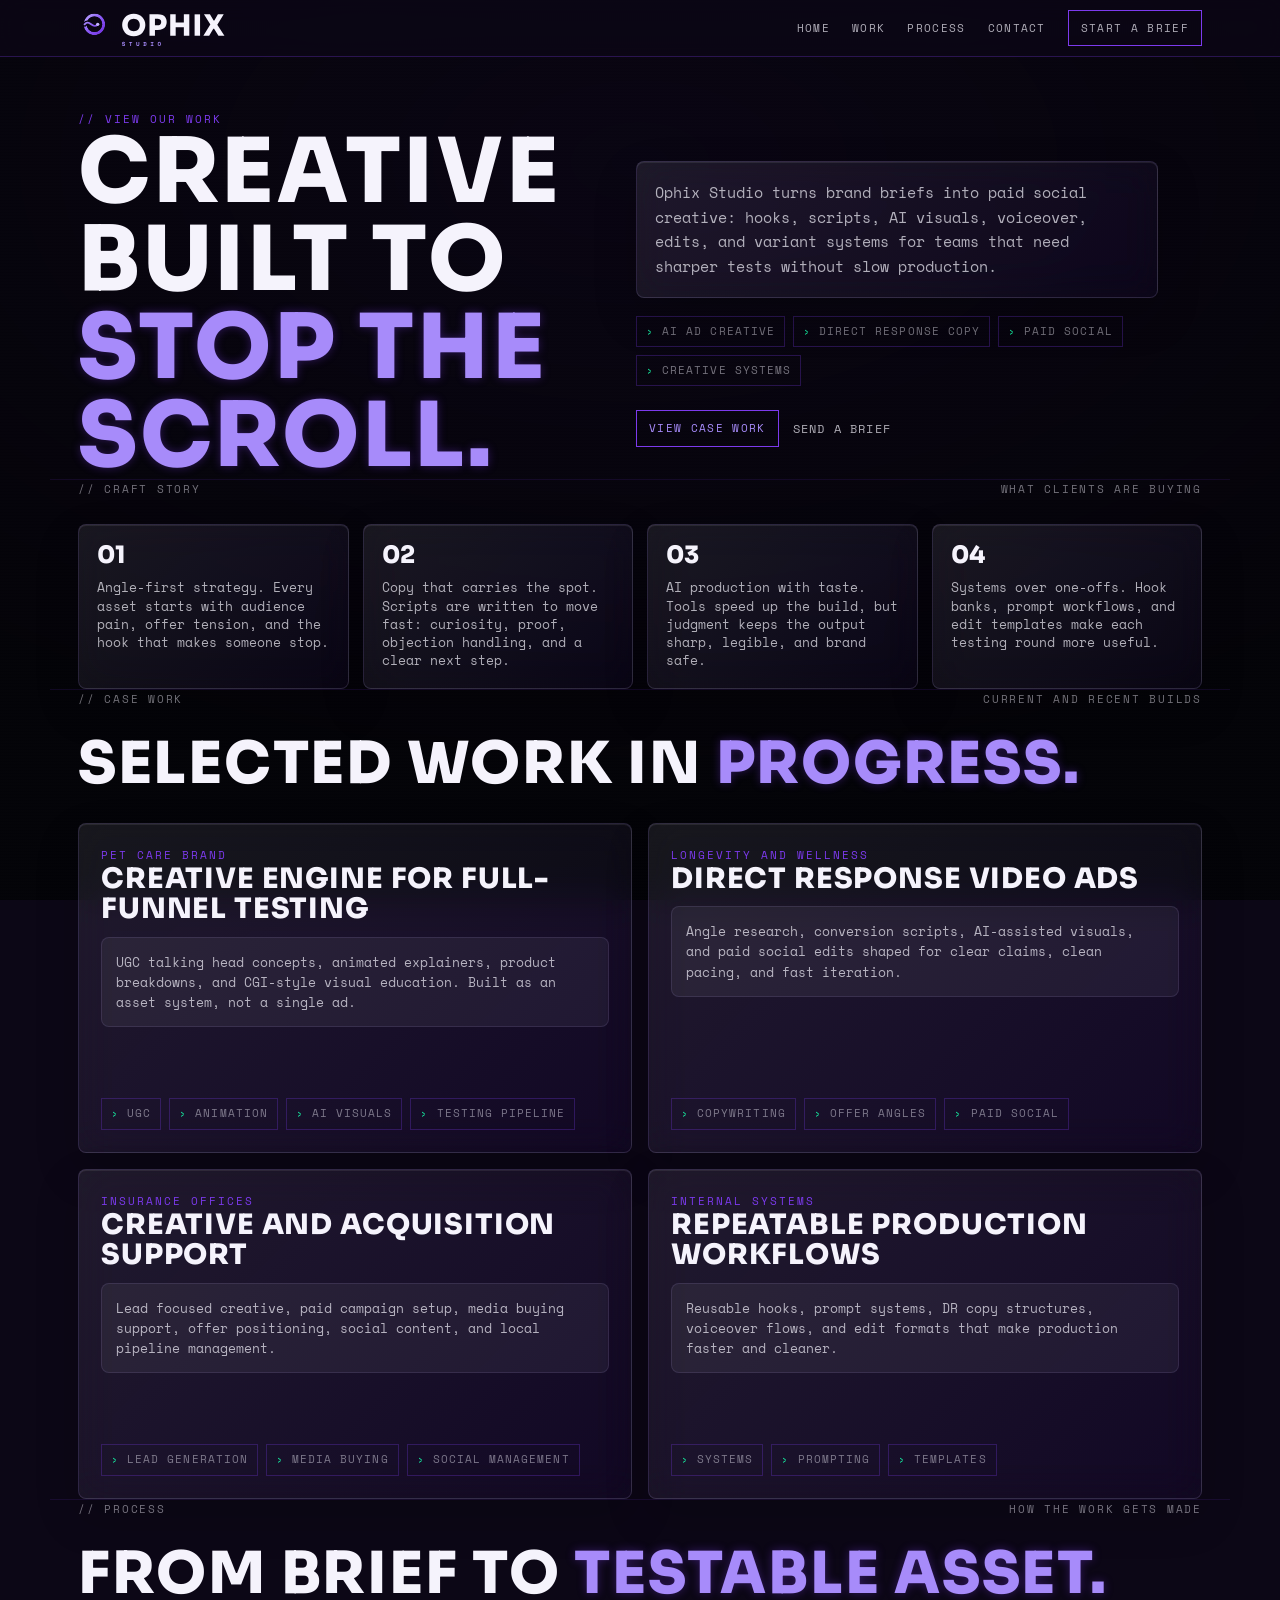
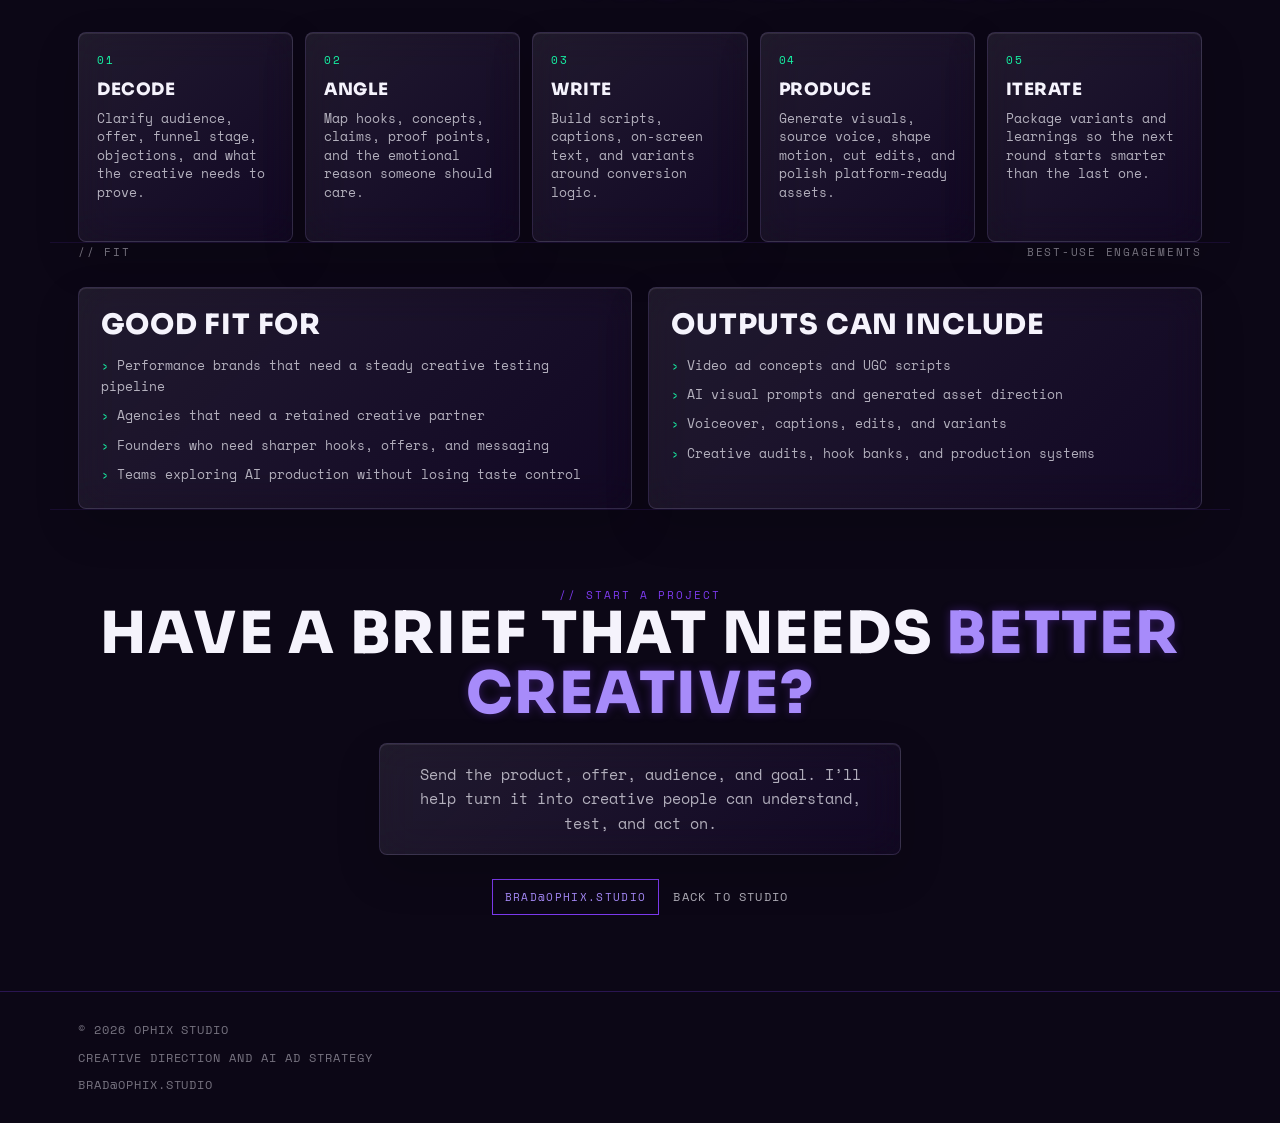
==== work.html @ 8567ae1c "Add files via upload" ====
<!DOCTYPE html>
<html lang="en">
<head>
<meta charset="UTF-8" />
<meta name="viewport" content="width=device-width, initial-scale=1.0" />
<title>View Our Work | Ophix Studio</title>
<meta name="description" content="AI-Powered Creative Strategy, UGC Ads &amp; Performance Marketing" />
<meta name="robots" content="index, follow, max-image-preview:large" />
<meta name="author" content="Ophix Studio" />
<meta name="theme-color" content="#0C0716" />
<link rel="canonical" href="https://ophix.studio/work.html" />

<meta property="og:title" content="View Our Work | Ophix Studio" />
<meta property="og:description" content="AI-Powered Creative Strategy, UGC Ads &amp; Performance Marketing" />
<meta property="og:image" content="https://ophix.studio/og-image.jpg" />
<meta property="og:image:secure_url" content="https://ophix.studio/og-image.jpg" />
<meta property="og:image:type" content="image/jpeg" />
<meta property="og:image:width" content="1200" />
<meta property="og:image:height" content="630" />
<meta property="og:image:alt" content="Ophix Studio - AI-Powered Creative Strategy, UGC Ads &amp; Performance Marketing" />
<meta property="og:url" content="https://ophix.studio/work.html" />
<meta property="og:type" content="website" />
<meta property="og:site_name" content="Ophix Studio" />
<meta property="og:locale" content="en_US" />

<meta name="twitter:card" content="summary_large_image" />
<meta name="twitter:title" content="View Our Work | Ophix Studio" />
<meta name="twitter:description" content="AI-Powered Creative Strategy, UGC Ads &amp; Performance Marketing" />
<meta name="twitter:image" content="https://ophix.studio/og-image.jpg" />
<meta name="twitter:image:alt" content="Ophix Studio - AI-Powered Creative Strategy, UGC Ads &amp; Performance Marketing" />

<link rel="icon" type="image/png" href="https://ophix.studio/favicon.png" />
<link rel="apple-touch-icon" href="https://ophix.studio/favicon.png" />
<style>
  @font-face{font-family:"Sora";src:url("brand/fonts/Sora-800.ttf") format("truetype");font-weight:800;font-style:normal;font-display:swap}
  @font-face{font-family:"Space Mono";src:url("brand/fonts/SpaceMono-Regular.ttf") format("truetype");font-weight:400;font-style:normal;font-display:swap}
  @font-face{font-family:"Space Mono";src:url("brand/fonts/SpaceMono-Bold.ttf") format("truetype");font-weight:700;font-style:normal;font-display:swap}
  :root{
    --bg:#0C0716;--panel:rgba(21,12,40,.70);--line:rgba(124,58,237,.28);
    --line-soft:rgba(124,58,237,.12);--violet:#7C3AED;--light:#A78BFA;
    --green:#16F2A4;--text:#F5F3FC;--dim:rgba(245,243,252,.70);
    --faint:rgba(245,243,252,.46);--maxw:1180px;
  }
  *{box-sizing:border-box;margin:0;padding:0}
  html{scroll-behavior:smooth;background:var(--bg);overflow-x:hidden}
  body{background:transparent;color:var(--text);font-family:"Space Mono",ui-monospace,monospace;font-size:15px;line-height:1.65;overflow-x:hidden}
  a{color:inherit;text-decoration:none}
  img{max-width:100%;display:block}
  #matrix{position:fixed;inset:0;z-index:-3;display:block}
  .overlay{position:fixed;inset:0;z-index:-2;pointer-events:none;background:radial-gradient(110% 90% at 50% 18%, rgba(12,7,22,.30), rgba(4,4,7,.82) 76%)}
  .scan{position:fixed;inset:0;z-index:-2;pointer-events:none;opacity:.45;background:repeating-linear-gradient(to bottom, transparent 0, transparent 2px, rgba(0,0,0,.18) 3px)}
  .wrap{max-width:var(--maxw);margin:0 auto;padding:0 28px}
  header{position:fixed;top:0;left:0;right:0;z-index:60;background:rgba(12,7,22,.78);backdrop-filter:blur(12px);border-bottom:1px solid var(--line)}
  nav{display:flex;align-items:center;justify-content:space-between;max-width:var(--maxw);margin:0 auto;padding:8px 28px}
  .brand{display:flex;align-items:center;width:148px;min-width:148px}
  .brand-logo{width:148px;height:auto}
  .navlinks{display:flex;gap:22px;align-items:center}
  .navlinks a{font-size:11px;letter-spacing:.12em;text-transform:uppercase;color:var(--dim)}
  .navlinks a:hover{color:var(--text)}
  .btn{font-family:"Space Mono",monospace;border:1px solid var(--violet);color:var(--light);background:transparent;padding:8px 12px;font-size:11px;letter-spacing:.12em;text-transform:uppercase;cursor:pointer}
  .btn:hover{background:var(--violet);color:#0C0716}
  section{position:relative;padding:70px 0;border-top:1px solid var(--line-soft)}
  .hero{padding-top:110px;border-top:0}
  .hero-grid{display:grid;grid-template-columns:minmax(0,.95fr) minmax(380px,1.05fr);gap:46px;align-items:center}
  .kicker{font-size:11px;letter-spacing:.18em;text-transform:uppercase;color:var(--violet)}
  h1,h2,h3{font-family:"Sora",sans-serif;font-weight:800;text-transform:uppercase;letter-spacing:.03em;color:var(--text)}
  h1{font-size:clamp(42px,7vw,92px);line-height:.98}
  h2{font-size:clamp(30px,4.8vw,58px);line-height:1.04}
  h3{font-size:clamp(20px,2.2vw,30px);line-height:1.08}
  .vi{color:var(--light);text-shadow:0 0 10px rgba(124,58,237,.34)}
  .glass,.case,.step,.proof,.metric{
    background:linear-gradient(135deg, rgba(245,243,252,.085), rgba(124,58,237,.045));
    border:1px solid rgba(196,181,253,.16);border-radius:8px;
    box-shadow:inset 0 1px 0 rgba(255,255,255,.08),0 18px 44px rgba(0,0,0,.18);
    backdrop-filter:blur(18px) saturate(145%);
  }
  .lead{padding:18px;margin-top:18px;color:var(--dim);max-width:58ch}
  .tags,.meta{display:flex;flex-wrap:wrap;gap:8px;margin-top:18px}
  .tag,.meta span{font-size:10.5px;letter-spacing:.1em;text-transform:uppercase;color:var(--faint);border:1px solid var(--line);padding:6px 9px}
  .tag::before,.meta span::before{content:"› ";color:var(--green)}
  .hero-actions{display:flex;gap:14px;flex-wrap:wrap;margin-top:24px;align-items:center}
  .text-link{font-size:12px;letter-spacing:.1em;text-transform:uppercase;color:var(--dim)}
  .text-link:hover{color:var(--green)}
  .section-head{display:flex;justify-content:space-between;gap:16px;align-items:end;margin-bottom:26px;color:var(--faint);font-size:11px;letter-spacing:.16em;text-transform:uppercase}
  .story-grid{display:grid;grid-template-columns:repeat(4,1fr);gap:14px}
  .metric{padding:18px;min-height:156px}
  .metric strong{display:block;font-family:"Sora",sans-serif;font-weight:800;text-transform:uppercase;font-size:24px;color:var(--text);line-height:1}
  .metric span{display:block;margin-top:12px;color:var(--dim);font-size:12.5px;line-height:1.45}
  .case-grid{display:grid;grid-template-columns:repeat(2,minmax(0,1fr));grid-auto-rows:1fr;gap:16px}
  .case{padding:22px;display:flex;flex-direction:column;min-height:330px}
  .case p{padding:14px;margin-top:12px;color:var(--dim);font-size:13px;line-height:1.56;background:rgba(245,243,252,.055);border:1px solid rgba(196,181,253,.12);border-radius:8px}
  .case .meta{margin-top:auto;padding-top:16px}
  .steps{display:grid;grid-template-columns:repeat(5,1fr);gap:12px}
  .step{padding:18px;min-height:210px}
  .step .num{font-size:11px;color:var(--green);letter-spacing:.16em;text-transform:uppercase}
  .step h3{font-size:17px;margin-top:12px}
  .step p{font-size:12.5px;color:var(--dim);line-height:1.48;margin-top:10px}
  .proof-grid{display:grid;grid-template-columns:1fr 1fr;gap:16px}
  .proof{padding:22px}
  .proof ul{list-style:none;margin-top:14px;display:grid;gap:8px}
  .proof li{font-size:13px;color:var(--dim)}
  .proof li::before{content:"› ";color:var(--green)}
  .cta{text-align:center;padding:76px 0}
  .cta .lead{margin:18px auto 0}
  footer{border-top:1px solid var(--line);padding:28px 0}
  .foot{display:flex;flex-direction:column;gap:8px;align-items:flex-start;font-size:12px;letter-spacing:.08em;text-transform:uppercase;color:var(--faint)}
  @media(max-width:880px){
    nav{padding:8px 18px}.brand,.brand-logo{width:124px;min-width:124px}.navlinks{gap:12px}.navlinks a:nth-child(n+3){display:none}
    .hero{padding-top:86px}.hero-grid{grid-template-columns:1fr;gap:24px}
    .story-grid,.case-grid,.steps,.proof-grid{display:flex;gap:12px;margin-left:-28px;margin-right:-28px;padding:2px 28px 18px;overflow-x:auto;scroll-snap-type:x mandatory;scroll-padding:28px;scrollbar-width:none}
    .story-grid::-webkit-scrollbar,.case-grid::-webkit-scrollbar,.steps::-webkit-scrollbar,.proof-grid::-webkit-scrollbar{display:none}
    .story-grid>*,.case-grid>*,.steps>*,.proof-grid>*{flex:0 0 min(82vw,330px);scroll-snap-align:start}
    .case{min-height:380px}.step{min-height:230px}
    section{padding:54px 0}.section-head{align-items:flex-start;flex-direction:column}
  }
</style>
</head>
<body>
<canvas id="matrix"></canvas>
<div class="overlay"></div>
<div class="scan"></div>
<header>
  <nav>
    <a class="brand" href="index.html"><img class="brand-logo" src="brand/svg/ophix-logo-horizontal.svg" alt="OPHIX Studio" /></a>
    <div class="navlinks">
      <a href="index.html">Home</a>
      <a href="#work">Work</a>
      <a href="#process">Process</a>
      <a href="#contact">Contact</a>
      <a class="btn" href="mailto:brad@ophix.studio">Start a brief</a>
    </div>
  </nav>
</header>

<main>
  <section class="hero wrap">
    <div class="hero-grid">
      <div>
        <div class="kicker">// View our work</div>
        <h1>Creative built to <span class="vi">stop the scroll.</span></h1>
      </div>
      <div>
        <p class="lead glass">
          Ophix Studio turns brand briefs into paid social creative: hooks, scripts, AI visuals,
          voiceover, edits, and variant systems for teams that need sharper tests without slow production.
        </p>
        <div class="tags">
          <span class="tag">AI ad creative</span><span class="tag">Direct response copy</span>
          <span class="tag">Paid social</span><span class="tag">Creative systems</span>
        </div>
        <div class="hero-actions">
          <a class="btn" href="#work">View case work</a>
          <a class="text-link" href="mailto:brad@ophix.studio">Send a brief</a>
        </div>
      </div>
    </div>
  </section>

  <section class="wrap">
    <div class="section-head"><span>// Craft story</span><span>What clients are buying</span></div>
    <div class="story-grid">
      <div class="metric"><strong>01</strong><span>Angle-first strategy. Every asset starts with audience pain, offer tension, and the hook that makes someone stop.</span></div>
      <div class="metric"><strong>02</strong><span>Copy that carries the spot. Scripts are written to move fast: curiosity, proof, objection handling, and a clear next step.</span></div>
      <div class="metric"><strong>03</strong><span>AI production with taste. Tools speed up the build, but judgment keeps the output sharp, legible, and brand safe.</span></div>
      <div class="metric"><strong>04</strong><span>Systems over one-offs. Hook banks, prompt workflows, and edit templates make each testing round more useful.</span></div>
    </div>
  </section>

  <section class="wrap" id="work">
    <div class="section-head"><span>// Case work</span><span>Current and recent builds</span></div>
    <h2>Selected work in <span class="vi">progress.</span></h2>
    <div class="case-grid" style="margin-top:28px">
      <article class="case">
        <div class="kicker">Pet care brand</div>
        <h3>Creative engine for full-funnel testing</h3>
        <p>UGC talking head concepts, animated explainers, product breakdowns, and CGI-style visual education. Built as an asset system, not a single ad.</p>
        <div class="meta"><span>UGC</span><span>Animation</span><span>AI visuals</span><span>Testing pipeline</span></div>
      </article>
      <article class="case">
        <div class="kicker">Longevity and wellness</div>
        <h3>Direct response video ads</h3>
        <p>Angle research, conversion scripts, AI-assisted visuals, and paid social edits shaped for clear claims, clean pacing, and fast iteration.</p>
        <div class="meta"><span>Copywriting</span><span>Offer angles</span><span>Paid social</span></div>
      </article>
      <article class="case">
        <div class="kicker">Insurance offices</div>
        <h3>Creative and acquisition support</h3>
        <p>Lead focused creative, paid campaign setup, media buying support, offer positioning, social content, and local pipeline management.</p>
        <div class="meta"><span>Lead generation</span><span>Media buying</span><span>Social management</span></div>
      </article>
      <article class="case">
        <div class="kicker">Internal systems</div>
        <h3>Repeatable production workflows</h3>
        <p>Reusable hooks, prompt systems, DR copy structures, voiceover flows, and edit formats that make production faster and cleaner.</p>
        <div class="meta"><span>Systems</span><span>Prompting</span><span>Templates</span></div>
      </article>
    </div>
  </section>

  <section class="wrap" id="process">
    <div class="section-head"><span>// Process</span><span>How the work gets made</span></div>
    <h2>From brief to <span class="vi">testable asset.</span></h2>
    <div class="steps" style="margin-top:28px">
      <div class="step"><div class="num">01</div><h3>Decode</h3><p>Clarify audience, offer, funnel stage, objections, and what the creative needs to prove.</p></div>
      <div class="step"><div class="num">02</div><h3>Angle</h3><p>Map hooks, concepts, claims, proof points, and the emotional reason someone should care.</p></div>
      <div class="step"><div class="num">03</div><h3>Write</h3><p>Build scripts, captions, on-screen text, and variants around conversion logic.</p></div>
      <div class="step"><div class="num">04</div><h3>Produce</h3><p>Generate visuals, source voice, shape motion, cut edits, and polish platform-ready assets.</p></div>
      <div class="step"><div class="num">05</div><h3>Iterate</h3><p>Package variants and learnings so the next round starts smarter than the last one.</p></div>
    </div>
  </section>

  <section class="wrap">
    <div class="section-head"><span>// Fit</span><span>Best-use engagements</span></div>
    <div class="proof-grid">
      <div class="proof">
        <h3>Good fit for</h3>
        <ul>
          <li>Performance brands that need a steady creative testing pipeline</li>
          <li>Agencies that need a retained creative partner</li>
          <li>Founders who need sharper hooks, offers, and messaging</li>
          <li>Teams exploring AI production without losing taste control</li>
        </ul>
      </div>
      <div class="proof">
        <h3>Outputs can include</h3>
        <ul>
          <li>Video ad concepts and UGC scripts</li>
          <li>AI visual prompts and generated asset direction</li>
          <li>Voiceover, captions, edits, and variants</li>
          <li>Creative audits, hook banks, and production systems</li>
        </ul>
      </div>
    </div>
  </section>

  <section class="cta wrap" id="contact">
    <div class="kicker">// Start a project</div>
    <h2>Have a brief that needs <span class="vi">better creative?</span></h2>
    <p class="lead glass">Send the product, offer, audience, and goal. I’ll help turn it into creative people can understand, test, and act on.</p>
    <div class="hero-actions" style="justify-content:center">
      <a class="btn" href="mailto:brad@ophix.studio">brad@ophix.studio</a>
      <a class="text-link" href="index.html">Back to studio</a>
    </div>
  </section>
</main>

<footer>
  <div class="wrap foot">
    <span>© <span id="yr"></span> Ophix Studio</span>
    <span>Creative direction and AI ad strategy</span>
    <a href="mailto:brad@ophix.studio">brad@ophix.studio</a>
  </div>
</footer>

<script>
  document.getElementById('yr').textContent = new Date().getFullYear();
  (function(){
    const cvs=document.getElementById('matrix'),ctx=cvs.getContext('2d');
    let cols,drops,fs=16;
    const glyphs='アイウエオカキクケコサシスセソタチツテトナニヌネノ0123456789ABCDEF#%@*+=<>{}/01OPHIXSTUDIO'.split('');
    const colors=['#16F2A4','#0FC77E','#A78BFA','#7C3AED','#4AE7B0'];
    function resize(){cvs.width=innerWidth;cvs.height=innerHeight;fs=innerWidth<700?13:16;cols=Math.ceil(cvs.width/fs);drops=Array.from({length:cols},()=>Math.random()*-60)}
    resize();addEventListener('resize',resize);
    let last=0;
    function draw(t){requestAnimationFrame(draw);if(t-last<1000/26)return;last=t;ctx.fillStyle='rgba(4,4,7,.105)';ctx.fillRect(0,0,cvs.width,cvs.height);ctx.font=fs+'px "Space Mono", monospace';for(let i=0;i<cols;i++){const ch=glyphs[(Math.random()*glyphs.length)|0],x=i*fs,y=drops[i]*fs;if(Math.random()>.968){ctx.fillStyle='#F5F3FC';ctx.shadowColor=Math.random()>.5?'#16F2A4':'#7C3AED';ctx.shadowBlur=9}else{ctx.fillStyle=colors[(Math.random()*colors.length)|0];ctx.globalAlpha=Math.random()>.58?.8:.42;ctx.shadowBlur=0}ctx.fillText(ch,x,y);ctx.globalAlpha=1;if(y>cvs.height&&Math.random()>.975)drops[i]=0;drops[i]++}ctx.shadowBlur=0}
    requestAnimationFrame(draw);
  })();
</script>
</body>
</html>
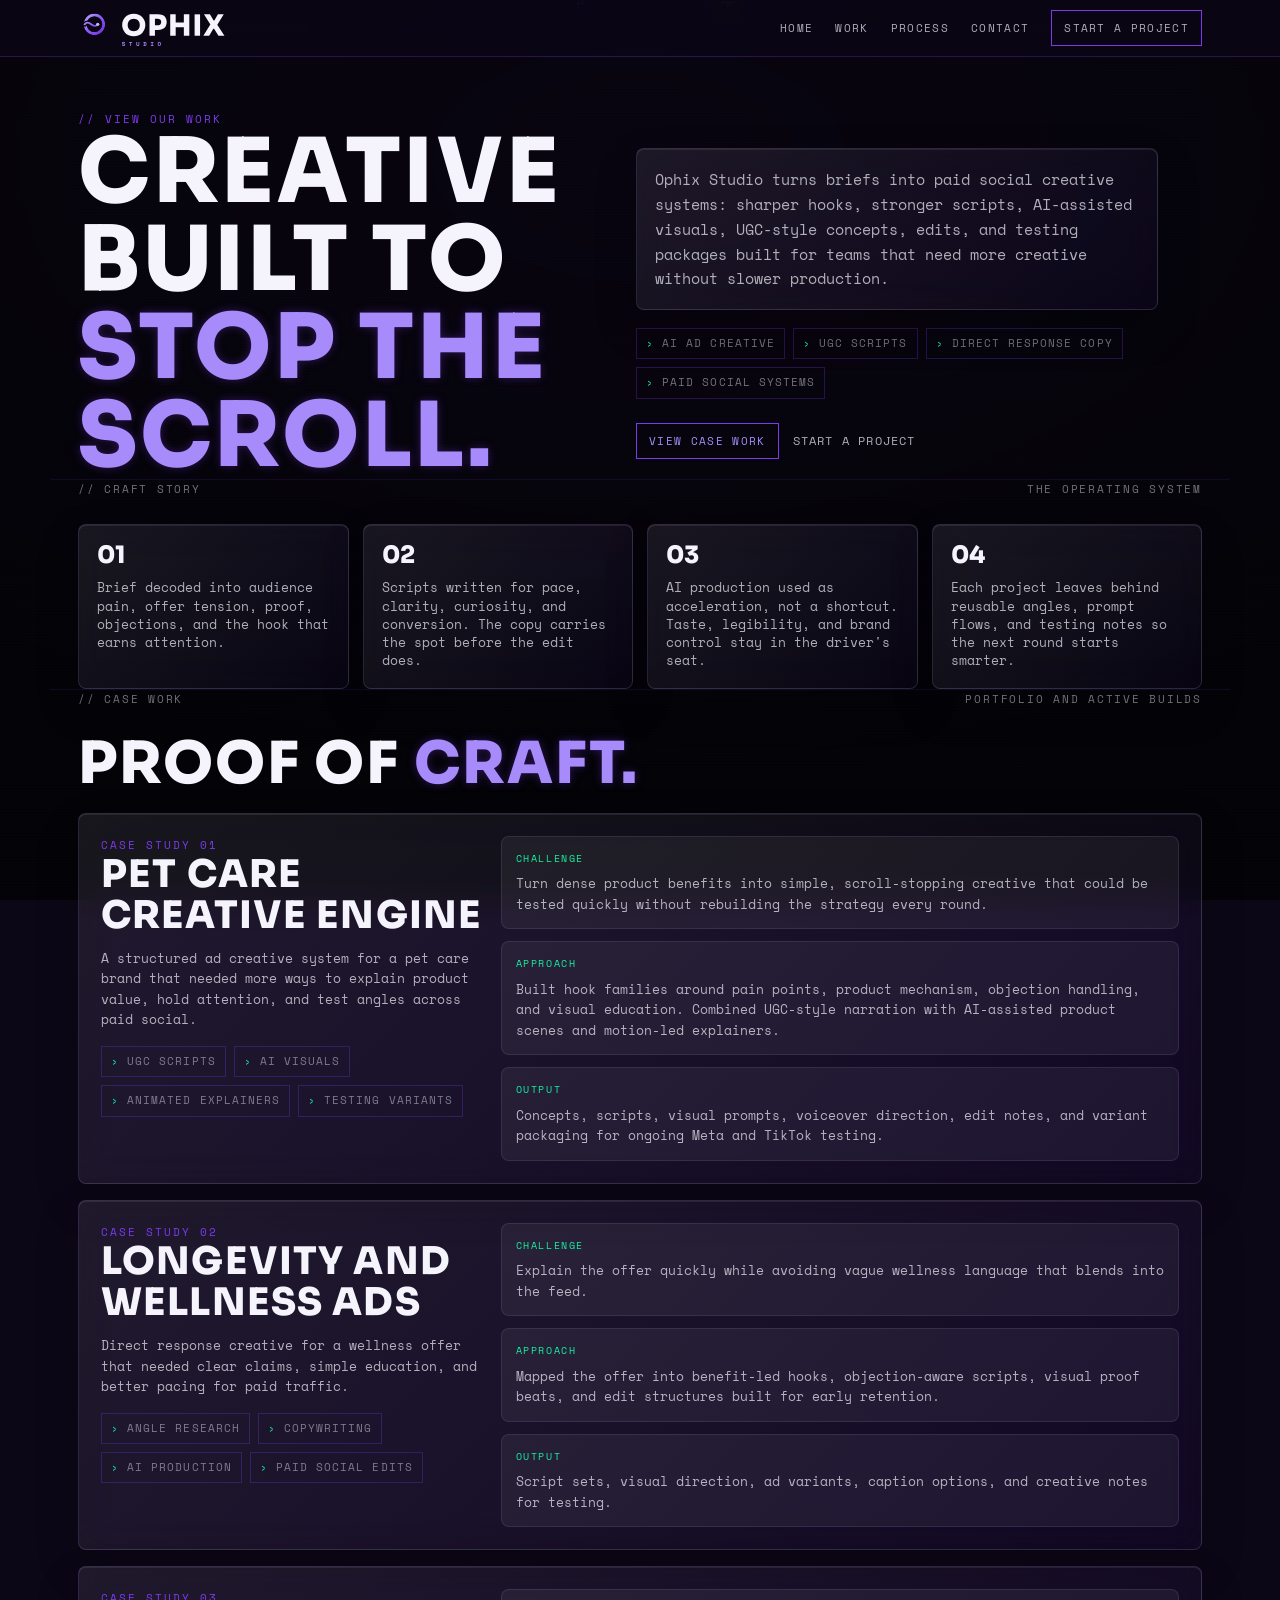
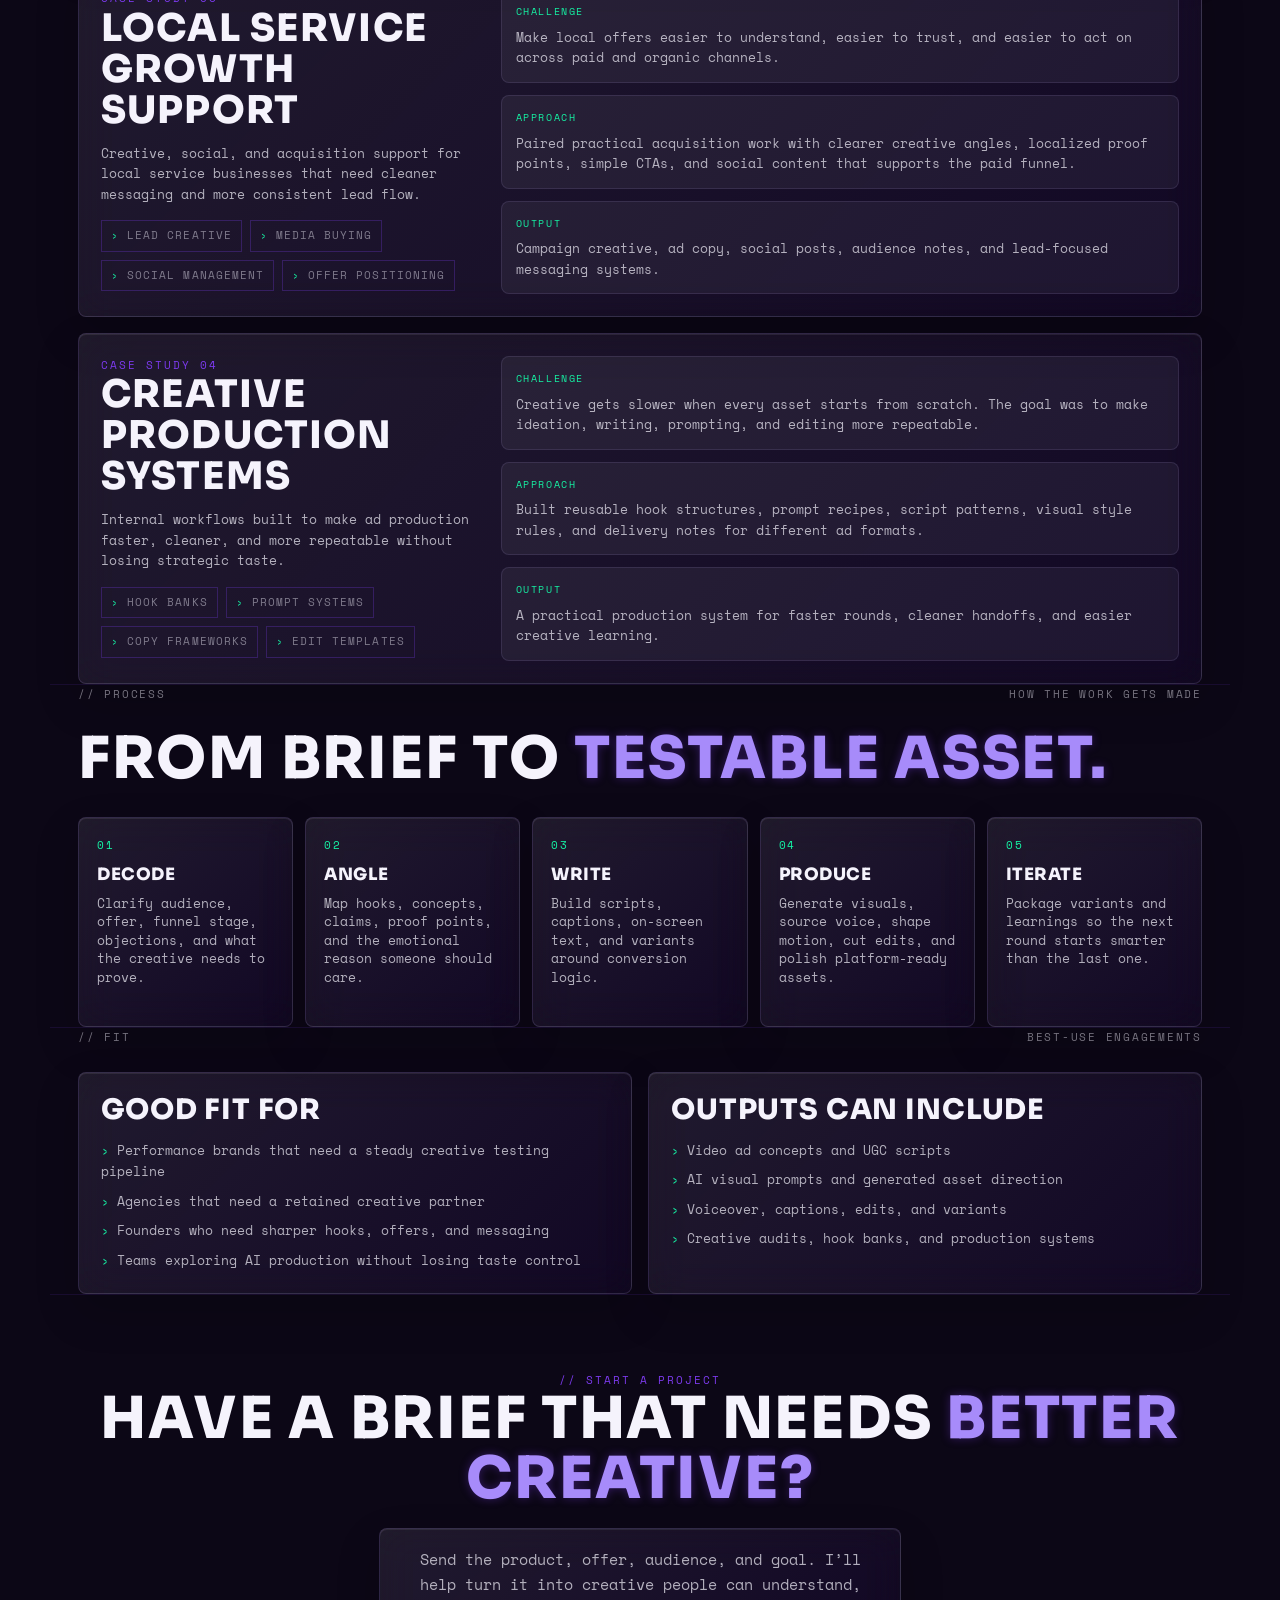
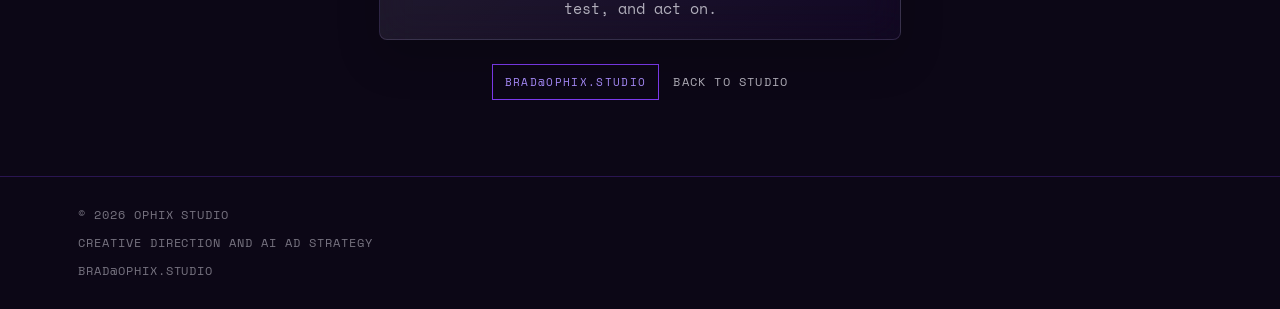
==== commit 7beeb3a4: "Add files via upload" ====
--- a/work.html
+++ b/work.html
@@ -8,17 +8,17 @@
 <meta name="robots" content="index, follow, max-image-preview:large" />
 <meta name="author" content="Ophix Studio" />
 <meta name="theme-color" content="#0C0716" />
-<link rel="canonical" href="https://ophix.studio/work.html" />
+<link rel="canonical" href="https://www.ophix.studio/work.html" />
 
 <meta property="og:title" content="View Our Work | Ophix Studio" />
 <meta property="og:description" content="AI-Powered Creative Strategy, UGC Ads &amp; Performance Marketing" />
-<meta property="og:image" content="https://ophix.studio/og-image.jpg" />
-<meta property="og:image:secure_url" content="https://ophix.studio/og-image.jpg" />
+<meta property="og:image" content="https://www.ophix.studio/og-image.jpg" />
+<meta property="og:image:secure_url" content="https://www.ophix.studio/og-image.jpg" />
 <meta property="og:image:type" content="image/jpeg" />
 <meta property="og:image:width" content="1200" />
 <meta property="og:image:height" content="630" />
 <meta property="og:image:alt" content="Ophix Studio - AI-Powered Creative Strategy, UGC Ads &amp; Performance Marketing" />
-<meta property="og:url" content="https://ophix.studio/work.html" />
+<meta property="og:url" content="https://www.ophix.studio/work.html" />
 <meta property="og:type" content="website" />
 <meta property="og:site_name" content="Ophix Studio" />
 <meta property="og:locale" content="en_US" />
@@ -26,11 +26,13 @@
 <meta name="twitter:card" content="summary_large_image" />
 <meta name="twitter:title" content="View Our Work | Ophix Studio" />
 <meta name="twitter:description" content="AI-Powered Creative Strategy, UGC Ads &amp; Performance Marketing" />
-<meta name="twitter:image" content="https://ophix.studio/og-image.jpg" />
+<meta name="twitter:image" content="https://www.ophix.studio/og-image.jpg" />
 <meta name="twitter:image:alt" content="Ophix Studio - AI-Powered Creative Strategy, UGC Ads &amp; Performance Marketing" />
 
-<link rel="icon" type="image/png" href="https://ophix.studio/favicon.png" />
-<link rel="apple-touch-icon" href="https://ophix.studio/favicon.png" />
+<link rel="icon" type="image/png" sizes="180x180" href="https://www.ophix.studio/favicon.png" />
+<link rel="icon" type="image/x-icon" href="https://www.ophix.studio/favicon.ico" />
+<link rel="shortcut icon" href="https://www.ophix.studio/favicon.ico" />
+<link rel="apple-touch-icon" sizes="180x180" href="https://www.ophix.studio/favicon.png" />
 <style>
   @font-face{font-family:"Sora";src:url("brand/fonts/Sora-800.ttf") format("truetype");font-weight:800;font-style:normal;font-display:swap}
   @font-face{font-family:"Space Mono";src:url("brand/fonts/SpaceMono-Regular.ttf") format("truetype");font-weight:400;font-style:normal;font-display:swap}
@@ -86,6 +88,17 @@
   .metric{padding:18px;min-height:156px}
   .metric strong{display:block;font-family:"Sora",sans-serif;font-weight:800;text-transform:uppercase;font-size:24px;color:var(--text);line-height:1}
   .metric span{display:block;margin-top:12px;color:var(--dim);font-size:12.5px;line-height:1.45}
+  .case-study{display:grid;grid-template-columns:minmax(260px,.72fr) minmax(0,1.28fr);gap:18px;padding:22px;margin-top:18px}
+  .case-study + .case-study{margin-top:16px}
+  .case-study h3{font-size:clamp(24px,3vw,38px)}
+  .case-study p{color:var(--dim);font-size:13px;line-height:1.58;margin-top:12px}
+  .case-brief{display:grid;gap:12px}
+  .brief-block{padding:14px;background:rgba(245,243,252,.055);border:1px solid rgba(196,181,253,.12);border-radius:8px}
+  .brief-block span{display:block;font-size:10px;letter-spacing:.16em;text-transform:uppercase;color:var(--green);margin-bottom:6px}
+  .brief-block p{margin:0}
+  .deliverables{display:flex;flex-wrap:wrap;gap:8px;margin-top:16px}
+  .deliverables span{font-size:10.5px;letter-spacing:.1em;text-transform:uppercase;color:var(--faint);border:1px solid var(--line);padding:6px 9px}
+  .deliverables span::before{content:"› ";color:var(--green)}
   .case-grid{display:grid;grid-template-columns:repeat(2,minmax(0,1fr));grid-auto-rows:1fr;gap:16px}
   .case{padding:22px;display:flex;flex-direction:column;min-height:330px}
   .case p{padding:14px;margin-top:12px;color:var(--dim);font-size:13px;line-height:1.56;background:rgba(245,243,252,.055);border:1px solid rgba(196,181,253,.12);border-radius:8px}
@@ -107,6 +120,7 @@
   @media(max-width:880px){
     nav{padding:8px 18px}.brand,.brand-logo{width:124px;min-width:124px}.navlinks{gap:12px}.navlinks a:nth-child(n+3){display:none}
     .hero{padding-top:86px}.hero-grid{grid-template-columns:1fr;gap:24px}
+    .case-study{grid-template-columns:1fr;padding:18px}
     .story-grid,.case-grid,.steps,.proof-grid{display:flex;gap:12px;margin-left:-28px;margin-right:-28px;padding:2px 28px 18px;overflow-x:auto;scroll-snap-type:x mandatory;scroll-padding:28px;scrollbar-width:none}
     .story-grid::-webkit-scrollbar,.case-grid::-webkit-scrollbar,.steps::-webkit-scrollbar,.proof-grid::-webkit-scrollbar{display:none}
     .story-grid>*,.case-grid>*,.steps>*,.proof-grid>*{flex:0 0 min(82vw,330px);scroll-snap-align:start}
@@ -127,7 +141,7 @@
       <a href="#work">Work</a>
       <a href="#process">Process</a>
       <a href="#contact">Contact</a>
-      <a class="btn" href="mailto:brad@ophix.studio">Start a brief</a>
+      <a class="btn" href="mailto:brad@ophix.studio">Start a Project</a>
     </div>
   </nav>
 </header>
@@ -141,60 +155,90 @@
       </div>
       <div>
         <p class="lead glass">
-          Ophix Studio turns brand briefs into paid social creative: hooks, scripts, AI visuals,
-          voiceover, edits, and variant systems for teams that need sharper tests without slow production.
+          Ophix Studio turns briefs into paid social creative systems: sharper hooks, stronger scripts,
+          AI-assisted visuals, UGC-style concepts, edits, and testing packages built for teams that need more creative without slower production.
         </p>
         <div class="tags">
-          <span class="tag">AI ad creative</span><span class="tag">Direct response copy</span>
-          <span class="tag">Paid social</span><span class="tag">Creative systems</span>
+          <span class="tag">AI ad creative</span><span class="tag">UGC scripts</span>
+          <span class="tag">Direct response copy</span><span class="tag">Paid social systems</span>
         </div>
         <div class="hero-actions">
           <a class="btn" href="#work">View case work</a>
-          <a class="text-link" href="mailto:brad@ophix.studio">Send a brief</a>
+          <a class="text-link" href="mailto:brad@ophix.studio">Start a project</a>
         </div>
       </div>
     </div>
   </section>
 
   <section class="wrap">
-    <div class="section-head"><span>// Craft story</span><span>What clients are buying</span></div>
+    <div class="section-head"><span>// Craft story</span><span>The operating system</span></div>
     <div class="story-grid">
-      <div class="metric"><strong>01</strong><span>Angle-first strategy. Every asset starts with audience pain, offer tension, and the hook that makes someone stop.</span></div>
-      <div class="metric"><strong>02</strong><span>Copy that carries the spot. Scripts are written to move fast: curiosity, proof, objection handling, and a clear next step.</span></div>
-      <div class="metric"><strong>03</strong><span>AI production with taste. Tools speed up the build, but judgment keeps the output sharp, legible, and brand safe.</span></div>
-      <div class="metric"><strong>04</strong><span>Systems over one-offs. Hook banks, prompt workflows, and edit templates make each testing round more useful.</span></div>
+      <div class="metric"><strong>01</strong><span>Brief decoded into audience pain, offer tension, proof, objections, and the hook that earns attention.</span></div>
+      <div class="metric"><strong>02</strong><span>Scripts written for pace, clarity, curiosity, and conversion. The copy carries the spot before the edit does.</span></div>
+      <div class="metric"><strong>03</strong><span>AI production used as acceleration, not a shortcut. Taste, legibility, and brand control stay in the driver's seat.</span></div>
+      <div class="metric"><strong>04</strong><span>Each project leaves behind reusable angles, prompt flows, and testing notes so the next round starts smarter.</span></div>
     </div>
   </section>
 
   <section class="wrap" id="work">
-    <div class="section-head"><span>// Case work</span><span>Current and recent builds</span></div>
-    <h2>Selected work in <span class="vi">progress.</span></h2>
-    <div class="case-grid" style="margin-top:28px">
-      <article class="case">
-        <div class="kicker">Pet care brand</div>
-        <h3>Creative engine for full-funnel testing</h3>
-        <p>UGC talking head concepts, animated explainers, product breakdowns, and CGI-style visual education. Built as an asset system, not a single ad.</p>
-        <div class="meta"><span>UGC</span><span>Animation</span><span>AI visuals</span><span>Testing pipeline</span></div>
-      </article>
-      <article class="case">
-        <div class="kicker">Longevity and wellness</div>
-        <h3>Direct response video ads</h3>
-        <p>Angle research, conversion scripts, AI-assisted visuals, and paid social edits shaped for clear claims, clean pacing, and fast iteration.</p>
-        <div class="meta"><span>Copywriting</span><span>Offer angles</span><span>Paid social</span></div>
-      </article>
-      <article class="case">
-        <div class="kicker">Insurance offices</div>
-        <h3>Creative and acquisition support</h3>
-        <p>Lead focused creative, paid campaign setup, media buying support, offer positioning, social content, and local pipeline management.</p>
-        <div class="meta"><span>Lead generation</span><span>Media buying</span><span>Social management</span></div>
-      </article>
-      <article class="case">
-        <div class="kicker">Internal systems</div>
-        <h3>Repeatable production workflows</h3>
-        <p>Reusable hooks, prompt systems, DR copy structures, voiceover flows, and edit formats that make production faster and cleaner.</p>
-        <div class="meta"><span>Systems</span><span>Prompting</span><span>Templates</span></div>
-      </article>
-    </div>
+    <div class="section-head"><span>// Case work</span><span>Portfolio and active builds</span></div>
+    <h2>Proof of <span class="vi">craft.</span></h2>
+
+    <article class="case-study glass">
+      <div>
+        <div class="kicker">Case Study 01</div>
+        <h3>Pet care creative engine</h3>
+        <p>A structured ad creative system for a pet care brand that needed more ways to explain product value, hold attention, and test angles across paid social.</p>
+        <div class="deliverables"><span>UGC scripts</span><span>AI visuals</span><span>Animated explainers</span><span>Testing variants</span></div>
+      </div>
+      <div class="case-brief">
+        <div class="brief-block"><span>Challenge</span><p>Turn dense product benefits into simple, scroll-stopping creative that could be tested quickly without rebuilding the strategy every round.</p></div>
+        <div class="brief-block"><span>Approach</span><p>Built hook families around pain points, product mechanism, objection handling, and visual education. Combined UGC-style narration with AI-assisted product scenes and motion-led explainers.</p></div>
+        <div class="brief-block"><span>Output</span><p>Concepts, scripts, visual prompts, voiceover direction, edit notes, and variant packaging for ongoing Meta and TikTok testing.</p></div>
+      </div>
+    </article>
+
+    <article class="case-study glass">
+      <div>
+        <div class="kicker">Case Study 02</div>
+        <h3>Longevity and wellness ads</h3>
+        <p>Direct response creative for a wellness offer that needed clear claims, simple education, and better pacing for paid traffic.</p>
+        <div class="deliverables"><span>Angle research</span><span>Copywriting</span><span>AI production</span><span>Paid social edits</span></div>
+      </div>
+      <div class="case-brief">
+        <div class="brief-block"><span>Challenge</span><p>Explain the offer quickly while avoiding vague wellness language that blends into the feed.</p></div>
+        <div class="brief-block"><span>Approach</span><p>Mapped the offer into benefit-led hooks, objection-aware scripts, visual proof beats, and edit structures built for early retention.</p></div>
+        <div class="brief-block"><span>Output</span><p>Script sets, visual direction, ad variants, caption options, and creative notes for testing.</p></div>
+      </div>
+    </article>
+
+    <article class="case-study glass">
+      <div>
+        <div class="kicker">Case Study 03</div>
+        <h3>Local service growth support</h3>
+        <p>Creative, social, and acquisition support for local service businesses that need cleaner messaging and more consistent lead flow.</p>
+        <div class="deliverables"><span>Lead creative</span><span>Media buying</span><span>Social management</span><span>Offer positioning</span></div>
+      </div>
+      <div class="case-brief">
+        <div class="brief-block"><span>Challenge</span><p>Make local offers easier to understand, easier to trust, and easier to act on across paid and organic channels.</p></div>
+        <div class="brief-block"><span>Approach</span><p>Paired practical acquisition work with clearer creative angles, localized proof points, simple CTAs, and social content that supports the paid funnel.</p></div>
+        <div class="brief-block"><span>Output</span><p>Campaign creative, ad copy, social posts, audience notes, and lead-focused messaging systems.</p></div>
+      </div>
+    </article>
+
+    <article class="case-study glass">
+      <div>
+        <div class="kicker">Case Study 04</div>
+        <h3>Creative production systems</h3>
+        <p>Internal workflows built to make ad production faster, cleaner, and more repeatable without losing strategic taste.</p>
+        <div class="deliverables"><span>Hook banks</span><span>Prompt systems</span><span>Copy frameworks</span><span>Edit templates</span></div>
+      </div>
+      <div class="case-brief">
+        <div class="brief-block"><span>Challenge</span><p>Creative gets slower when every asset starts from scratch. The goal was to make ideation, writing, prompting, and editing more repeatable.</p></div>
+        <div class="brief-block"><span>Approach</span><p>Built reusable hook structures, prompt recipes, script patterns, visual style rules, and delivery notes for different ad formats.</p></div>
+        <div class="brief-block"><span>Output</span><p>A practical production system for faster rounds, cleaner handoffs, and easier creative learning.</p></div>
+      </div>
+    </article>
   </section>
 
   <section class="wrap" id="process">
